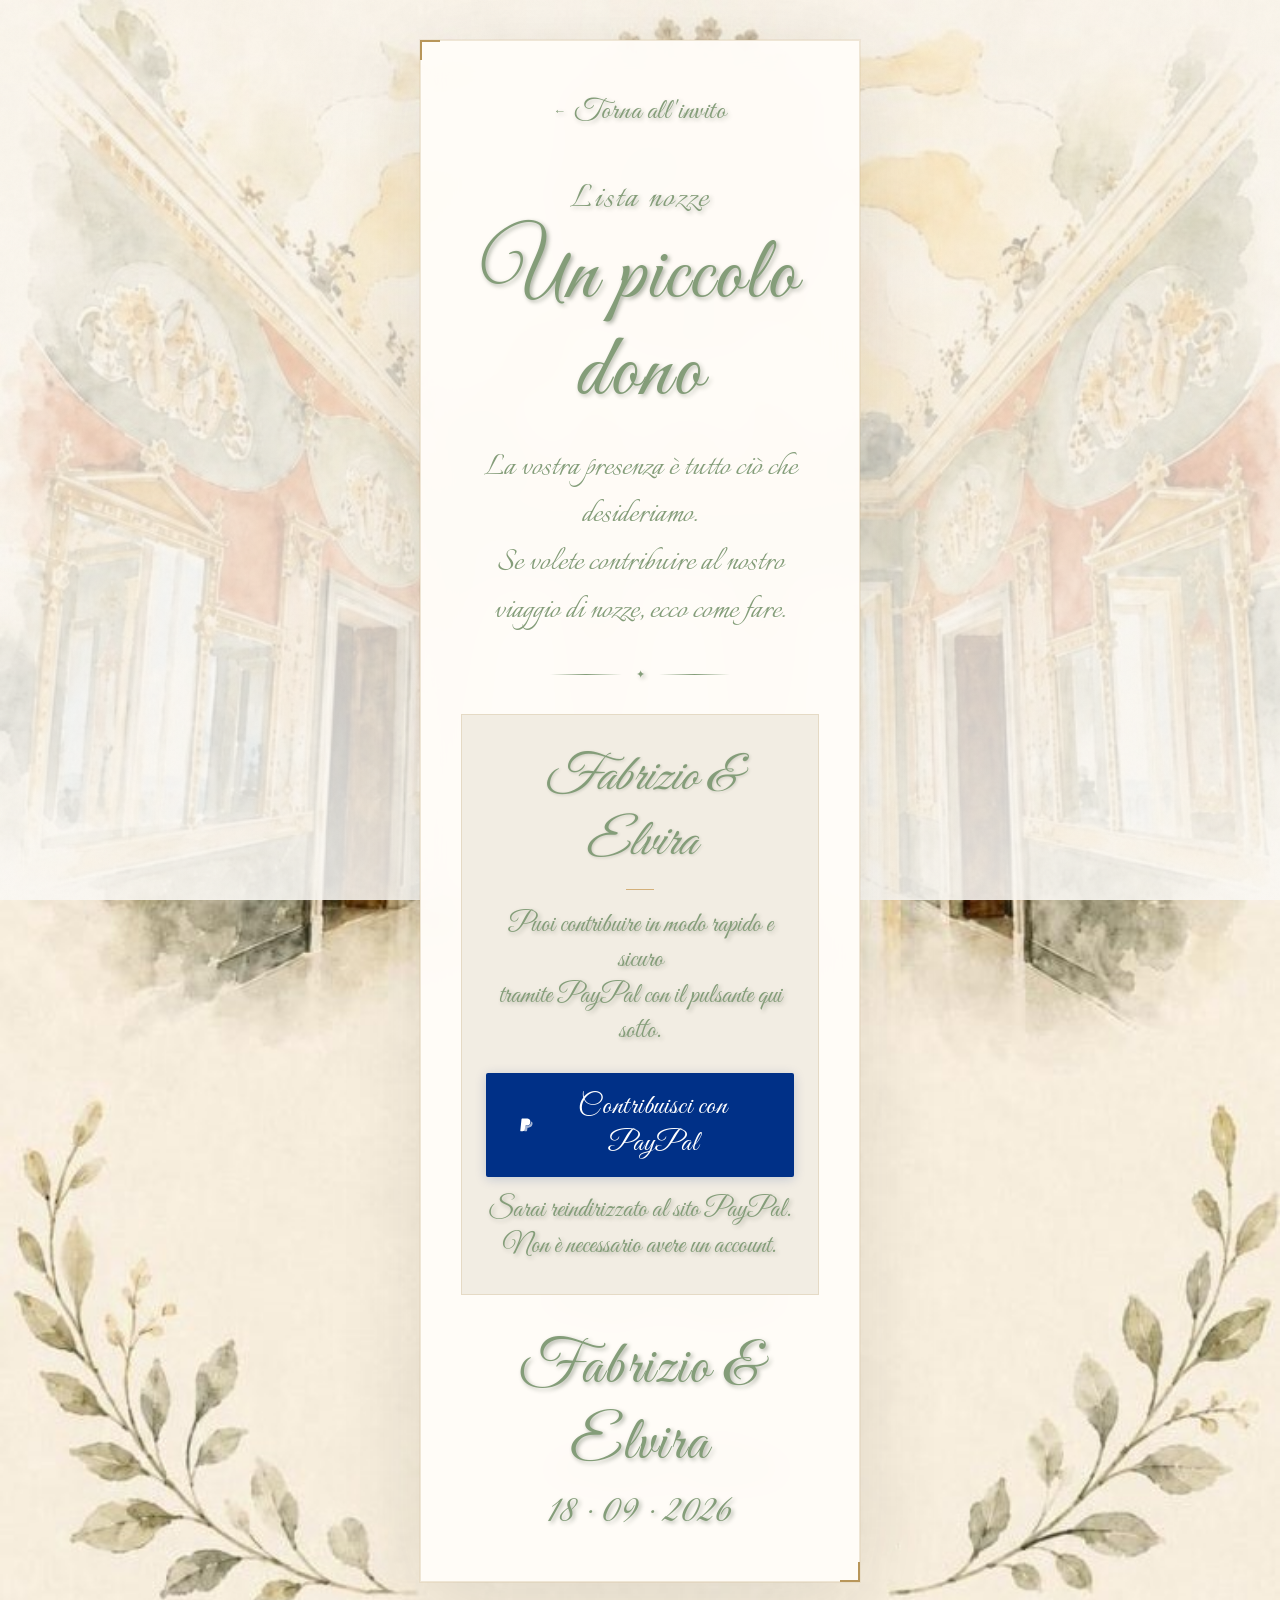
==== lista-nozze.html @ 84939bfa "Add files via upload" ====
<!DOCTYPE html>
<html lang="it">
<head>
  <meta charset="UTF-8" />
  <meta name="viewport" content="width=device-width, initial-scale=1.0" />
  <title>Lista Nozze — Fabrizio &amp; Elvira</title>

  <link rel="preconnect" href="https://fonts.googleapis.com" />
  <link rel="preconnect" href="https://fonts.gstatic.com" crossorigin />
  <!-- AGGIUNTI RIGOROSAMENTE GREAT VIBES E ITALIANNO QUI SOTTO -->
  <link href="https://fonts.googleapis.com/css2?family=Playfair+Display:ital,wght@0,300;0,400;0,500;1,300;1,400;1,500&family=Jost:wght@200;300;400;500&family=Great+Vibes&family=Italianno&family=Cormorant+Garamond:ital,wght@0,300;0,400;1,300;1,400&display=swap" rel="stylesheet" />

  <link rel="stylesheet" href="style.css">
</head>
<body class="gift-body">

  <div class="card" style="opacity:0;transform:translateY(28px);animation:rise 1.1s cubic-bezier(0.16,1,0.3,1) forwards 0.15s;">

    <a class="back-link" href="index.html">Torna all'invito</a>

    <div class="eyebrow">Lista nozze</div>

    <h1>Un piccolo<br><em>dono</em></h1>

    <p class="intro">
      La vostra presenza è tutto ciò che desideriamo.<br>
      Se volete contribuire al nostro viaggio di nozze, ecco come fare.
    </p>

    <div class="div-line"><span></span><i>✦</i><span></span></div>

    <div class="paypal-block">
      <!-- NOMI ORDINATI: FABRIZIO & ELVIRA -->
      <div class="paypal-names">Fabrizio &amp; Elvira</div>
      <div class="paypal-rule"></div>
      <p class="paypal-caption">
        Puoi contribuire in modo rapido e sicuro<br>tramite PayPal con il pulsante qui sotto.
      </p>
      <a class="paypal-btn" href="https://paypal.me/tuousername" target="_blank" rel="noopener">
        <svg width="18" height="18" viewBox="0 0 24 24" fill="none" xmlns="http://www.w3.org/2000/svg" aria-hidden="true">
          <path d="M7.076 21.337H4.07a.641.641 0 01-.633-.74L5.28 2.86a.77.77 0 01.762-.65h6.063c2.675 0 4.59.625 5.688 1.857C18.545 5.24 18.77 6.7 18.37 8.49c-.03.13-.06.26-.094.39-.006.026-.014.052-.02.078-.51 2.63-2.26 3.96-5.2 3.96h-1.317a.773.773 0 00-.763.651l-.815 5.23-.193 1.241a.646.646 0 01-.637.546L7.076 21.337z" fill="white"/>
          <path d="M19.37 8.49c-.03.13-.06.26-.094.39C18.37 12.13 16.12 13.5 12.45 13.5h-1.317a.773.773 0 00-.763.651l-1.008 6.471a.64.64 0 00.633.74h2.788c.37 0 .687-.27.745-.634l.03-.16.59-3.74.038-.205a.773.773 0 01.763-.651h.482c3.11 0 5.55-1.265 6.26-4.92.297-1.527.143-2.8-.64-3.696a3.07 3.07 0 00-.88-.636z" fill="rgba(255,255,255,0.65)"/>
        </svg>
        <span class="paypal-btn-text">Contribuisci con PayPal</span>
      </a>
      <p class="paypal-disclaimer">
        Sarai reindirizzato al sito PayPal.<br>Non è necessario avere un account.
      </p>
    </div>

    <!-- FOOTER ORDINATO: FABRIZIO & ELVIRA -->
<!-- Footer sdoppiato per essere identico alla index -->
<div class="foot-names">Fabrizio &amp; Elvira</div>
<div class="foot-date">18 · 09 · 2026</div>

  </div>

</body>
</html>
---- style.css ----
@import url('https://fonts.googleapis.com/css2?family=Playfair+Display:ital,wght@0,300;0,400;0,500;1,300;1,400;1,500&family=Jost:wght@200;300;400;500&family=Cormorant+Garamond:ital,wght@0,300;0,400;1,300;1,400&display=swap');

:root {
  --cream:      #FAF8F4;
  --parchment:  #F2EDE3;
  --warm-white: #FFFCF8;

  --sage:       #2D3B26; 
  --ink:        #607456; 
  --ink-mid:    #607456; 
  --ink-soft:   #7A8F70;
  
  --gold:       #B8965A;
  --gold-light: #D4B07A;
  --gold-pale:  rgba(184,150,90,0.12);
  --border:     rgba(184,150,90,0.22);
  --border-soft:rgba(184,150,90,0.1);
  --shadow:     rgba(30,28,24,0.06);
  --radius:     2px;
  --transition: 0.35s cubic-bezier(0.25, 0.46, 0.45, 0.94);
}

*, *::before, *::after { box-sizing: border-box; margin: 0; padding: 0; }
html { scroll-behavior: smooth; }

/* ─── BODY ─── */
body {
  font-family: 'Jost', sans-serif;
  background-color: var(--cream);
  background-image:
    linear-gradient(rgba(250,248,244,0.55), rgba(250,248,244,0.88)),
    url('Sfondo.png');
  background-size: cover;
  background-position: center top;
  background-attachment: fixed;
  background-repeat: no-repeat;
  color: var(--ink);
  -webkit-font-smoothing: antialiased;
  -webkit-text-size-adjust: 100%;
}

/* ─── NOISE TEXTURE OVERLAY ─── */
body::before {
  content: '';
  position: fixed;
  inset: 0;
  background-image: url("data:image/svg+xml,%3Csvg viewBox='0 0 256 256' xmlns='http://www.w3.org/2000/svg'%3E%3Cfilter id='n'%3E%3CfeTurbulence type='fractalNoise' baseFrequency='0.9' numOctaves='4' stitchTiles='stitch'/%3E%3C/filter%3E%3Crect width='100%25' height='100%25' filter='url(%23n)' opacity='0.025'/%3E%3C/svg%3E");
  pointer-events: none;
  z-index: 0;
  opacity: 0.4;
}

/* ─── HERO ─── */
.hero {
  position: relative;
  min-height: 100svh;
  min-height: 100vh;
  display: flex;
  flex-direction: column;
  align-items: center;
  justify-content: center;
  text-align: center;
  padding: 0 32px 100px;
  overflow: hidden;
}

/* Decorative corner lines */
.hero::before,
.hero::after {
  content: '';
  position: absolute;
  width: 80px;
  height: 80px;
  opacity: 0.3;
}
.hero::before {
  top: 40px; left: 40px;
  border-top: 1px solid var(--gold);
  border-left: 1px solid var(--gold);
  animation: fade-in 2s ease forwards 2s;
  opacity: 0;
}
.hero::after {
  bottom: 100px; right: 40px;
  border-bottom: 1px solid var(--gold);
  border-right: 1px solid var(--gold);
  animation: fade-in 2s ease forwards 2.2s;
  opacity: 0;
}

.hero-content {
  position: relative;
  z-index: 1;
  display: flex;
  flex-direction: column;
  align-items: center;
}

.hero-pre {
  font-family: 'Italianno', cursive;
  font-weight: 400;
  font-size: clamp(1.8rem, 5vw, 2.2rem);
  letter-spacing: 0.1em;
  text-transform: none;
  color: var(--ink);
  margin-bottom: 15px;
  opacity: 0;
  animation: rise 1.4s cubic-bezier(0.16, 1, 0.3, 1) forwards 0.3s;
}

.hero-names {
  font-family: 'Great Vibes', cursive;
  font-weight: 400;
  font-size: clamp(4.2rem, 16vw, 8.5rem);
  line-height: 1.2;
  color: #849d79;
  text-shadow: 2px 2px 4px rgba(45, 59, 38, 0.4); 
  letter-spacing: 0.02em;
  white-space: nowrap;
  opacity: 0;
  animation: rise 1.6s cubic-bezier(0.16, 1, 0.3, 1) forwards 0.6s;
  padding: 10px 0;
}

.hero-names .amp {
  font-size: 0.5em;
  color: #8fa699; 
  text-shadow: none; 
  display: inline-block;
  margin: 0 8px;
}

.hero-divider {
  display: flex;
  align-items: center;
  gap: 16px;
  margin: 28px auto;
  width: min(220px, 65vw);
  opacity: 0;
  animation: rise 1.2s ease forwards 1.1s;
}
.hero-divider span { flex: 1; height: 1px; background: linear-gradient(to right, transparent, var(--gold-light), transparent); }
.hero-divider i { font-style: normal; color: var(--gold); font-size: 0.75rem; }

.hero-sub {
  font-family: 'Great Vibes', cursive;
  font-weight: 400;
  font-size: clamp(2.2rem, 8vw, 4rem);
  line-height: 1.2;
  color: #849d79;
  text-shadow: 2px 2px 4px rgba(45, 59, 38, 0.4);
  letter-spacing: 0.02em;
  text-transform: none;
  white-space: nowrap;
  opacity: 0;
  animation: rise 1.2s ease forwards 1.3s;
}

.scroll-nudge {
  position: absolute;
  bottom: 40px;
  left: 50%;
  transform: translateX(-50%);
  z-index: 1;
  display: flex;
  flex-direction: column;
  align-items: center;
  gap: 8px;
  opacity: 0;
  animation: fade-in 1.2s ease forwards 2.2s;
}
.scroll-nudge .line {
  width: 1px;
  height: 36px;
  background: linear-gradient(to bottom, var(--gold), transparent);
  animation: drop-line 2.2s ease-in-out infinite;
}
@keyframes drop-line {
  0%,100% { transform: scaleY(0.2); opacity: 0.3; transform-origin: top; }
  50%      { transform: scaleY(1);   opacity: 0.9; transform-origin: top; }
}

/* ─── SECTIONS ─── */
.section {
  position: relative;
  z-index: 1;
  max-width: 600px;
  margin: 0 auto;
  padding: 80px 28px;
  text-align: center;
  border-bottom: 1px solid var(--border-soft);
  opacity: 0;
  transform: translateY(30px);
  transition: opacity 1s cubic-bezier(0.16, 1, 0.3, 1), transform 1s cubic-bezier(0.16, 1, 0.3, 1);
}
.section.visible { opacity: 1; transform: translateY(0); }
.section:last-of-type { border-bottom: none; }

@media (min-width: 540px) { .section { padding: 96px 48px; } }

.section-tag {
  display: inline-block;
  font-family: 'Italianno', cursive !important;
  font-size: clamp(2rem, 6vw, 2.5rem) !important;
  font-weight: 400;
  letter-spacing: 0.05em;
  text-transform: none !important;
  color: #8fa699 !important; /* Scurito al punto giusto per dare contrasto e ottima leggibilità */
  margin-bottom: 10px;
}

.section h2 {
  font-family: 'Playfair Display', serif;
  font-weight: 300;
  font-size: clamp(2.4rem, 8.5vw, 3.6rem);
  line-height: 1.1;
  color: var(--ink);
  margin-bottom: 22px;
  letter-spacing: -0.01em;
}
.section h2 em {
  font-style: italic;
  color: var(--gold);
  font-weight: 300;
}

.section > p {
  font-family: 'Italianno', cursive !important;
  font-weight: 400 !important; /* Riportato a un peso più leggero e sinuoso */
  font-size: clamp(2rem, 6.5vw, 2.7rem) !important;
  line-height: 1.4;
  color: #8fa699 !important; /* Sostituito con un verde salvia più chiaro e delicato */
  text-shadow: 1px 1px 1px rgba(255, 252, 248, 0.8); /* Ombra finissima per dare un pelo di stacco */
  margin-bottom: 20px;
}

/* ─── DATE CARD ─── */
.date-card {
  margin: 40px auto 0;
  padding: 36px 28px;
  border: 1px solid var(--border);
  background: rgba(255,252,248,0.92);
  backdrop-filter: blur(8px);
  -webkit-backdrop-filter: blur(8px);
  width: 100%;
  max-width: 280px;
  text-align: center;
  box-shadow: 0 8px 40px var(--shadow), 0 0 0 4px var(--border-soft);
  position: relative;
}

.date-card::before,
.date-card::after {
  content: '';
  position: absolute;
  width: 16px;
  height: 16px;
}
.date-card::before { top: -1px; left: -1px; border-top: 2px solid var(--gold); border-left: 2px solid var(--gold); }
.date-card::after  { bottom: -1px; right: -1px; border-bottom: 2px solid var(--gold); border-right: 2px solid var(--gold); }

.date-card .dc-label {
  font-family: 'Jost', sans-serif;
  font-size: 0.54rem;
  letter-spacing: 0.48em;
  text-transform: uppercase;
  color: var(--sage);
  margin-bottom: 14px;
}
.date-card .dc-day {
  font-family: 'Playfair Display', serif;
  font-size: clamp(4.5rem, 18vw, 6rem);
  font-weight: 300;
  line-height: 0.9;
  color: var(--ink);
  letter-spacing: -0.03em;
}
.date-card .dc-month {
  font-family: 'Jost', sans-serif;
  font-size: 0.62rem;
  letter-spacing: 0.42em;
  text-transform: uppercase;
  color: var(--gold);
  margin: 10px 0 18px;
}
.date-card .dc-thin {
  width: 28px; height: 1px;
  background: var(--gold-light);
  margin: 0 auto 16px;
  opacity: 0.5;
}
.date-card .dc-time {
  font-family: 'Playfair Display', serif;
  font-style: italic;
  font-size: clamp(1.15rem, 4.5vw, 1.4rem);
  font-weight: 300;
  color: var(--ink-mid);
  letter-spacing: 0.01em;
}
.date-card .dc-place {
  margin-top: 12px;
  font-family: 'Jost', sans-serif;
  font-size: clamp(0.74rem, 2.6vw, 0.8rem);
  font-weight: 300;
  color: var(--ink-soft);
  line-height: 1.85;
}

/* ─── INFO LIST ─── */
.info-list {
  margin-top: 38px;
  width: 100%;
  display: flex;
  flex-direction: column;
  gap: 12px;
  text-align: left;
}
.info-item {
  padding: 26px 24px;
  border: 1px solid var(--border);
  background: rgba(255,252,248,0.88);
  backdrop-filter: blur(6px);
  -webkit-backdrop-filter: blur(6px);
  transition: box-shadow var(--transition), transform var(--transition);
  position: relative;
}
.info-item::before {
  content: '';
  position: absolute;
  top: 0; left: 0;
  width: 2px; height: 100%;
  background: linear-gradient(to bottom, var(--gold), transparent);
  opacity: 0;
  transition: opacity var(--transition);
}
.info-item:hover::before { opacity: 1; }
.info-item:hover {
  box-shadow: 0 4px 24px var(--shadow);
  transform: translateX(2px);
}

@media (min-width: 400px) { .info-item { padding: 28px 28px; } }

.info-item .q {
  font-family: 'Playfair Display', serif;
  font-size: clamp(1.15rem, 4.5vw, 1.35rem);
  font-weight: 500;
  color: var(--ink); /* Mantiene il colore principale */
  margin-bottom: 12px;
  line-height: 1.3;
  letter-spacing: 0.01em;
}

.info-item .a {
  font-family: 'Jost', sans-serif; /* Cambiato in un font moderno e super leggibile */
  font-size: clamp(0.88rem, 3vw, 0.98rem); /* Dimensione calibrata per i testi informativi */
  font-weight: 300; /* Leggero ed elegante */
  line-height: 1.8; /* Più respiro tra le righe */
  color: var(--ink-soft); /* Un tono di salvia leggermente più morbido per non appesantire */
}

.info-item .a strong {
  font-weight: 500;
  color: var(--ink); /* Il "Dress code —" iniziale rimane bello evidente */
  letter-spacing: 0.02em;
}

/* ─── ALLERGY FORM ─── */
.allergy-form {
  margin-top: 38px;
  width: 100%;
  text-align: left;
}
.allergy-form label {
  display: block;
  font-family: 'Jost', sans-serif;
  font-size: 0.6rem;
  font-weight: 400;
  letter-spacing: 0.44em;
  text-transform: uppercase;
  color: var(--sage);
  margin-bottom: 10px;
  margin-top: 20px;
}
.allergy-form label:first-of-type { margin-top: 0; }

.allergy-name-row {
  display: flex;
  gap: 10px;
  margin-bottom: 20px;
}
.allergy-name-row input {
  flex: 1;
  padding: 14px 16px;
  border: 1px solid var(--border);
  background: rgba(255,252,248,0.95);
  font-family: 'Jost', sans-serif;
  font-weight: 300;
  font-size: clamp(0.88rem, 3.2vw, 0.94rem);
  color: var(--ink);
  outline: none;
  border-radius: var(--radius);
  transition: border-color var(--transition), box-shadow var(--transition);
  -webkit-appearance: none;
}
.allergy-name-row input::placeholder { color: var(--ink-soft); }
.allergy-name-row input:focus {
  border-color: var(--gold);
  box-shadow: 0 0 0 3px var(--gold-pale);
}

.allergy-form textarea {
  width: 100%;
  min-height: 120px;
  padding: 16px 18px;
  border: 1px solid var(--border);
  background: rgba(255,252,248,0.95);
  font-family: 'Jost', sans-serif;
  font-weight: 300;
  font-size: clamp(0.88rem, 3.2vw, 0.94rem);
  color: var(--ink);
  resize: vertical;
  outline: none;
  border-radius: var(--radius);
  transition: border-color var(--transition), box-shadow var(--transition);
  -webkit-appearance: none;
}
.allergy-form textarea::placeholder { color: var(--ink-soft); }
.allergy-form textarea:focus {
  border-color: var(--gold);
  box-shadow: 0 0 0 3px var(--gold-pale);
}

.allergy-submit {
  margin-top: 20px;
  width: 100%;
  padding: 17px 32px;
  background: var(--ink);
  color: var(--cream);
  border: none;
  font-family: 'Jost', sans-serif;
  font-size: 0.7rem;
  font-weight: 400;
  letter-spacing: 0.38em;
  text-transform: uppercase;
  cursor: pointer;
  border-radius: var(--radius);
  transition: background var(--transition), transform var(--transition), box-shadow var(--transition);
  position: relative;
  overflow: hidden;
}
.allergy-submit::before {
  content: '';
  position: absolute;
  inset: 0;
  background: linear-gradient(120deg, transparent 30%, rgba(255,255,255,0.07) 50%, transparent 70%);
  transform: translateX(-100%);
  transition: transform 0.6s ease;
}
.allergy-submit:hover::before { transform: translateX(100%); }
.allergy-submit:hover {
  background: var(--gold);
  box-shadow: 0 4px 20px rgba(184,150,90,0.3);
  transform: translateY(-1px);
}
.allergy-submit:active { transform: translateY(0); }
.allergy-submit.sent {
  background: var(--sage);
  pointer-events: none;
}

.allergy-note {
  margin-top: 12px;
  font-family: 'Jost', sans-serif;
  font-size: 0.82rem;
  font-weight: 300;
  color: var(--ink-soft);
  text-align: center;
  min-height: 20px;
}

/* ─── THANK YOU / GIFT ─── */
.thank-block {
  margin: 28px 0;
  padding: 32px 28px;
  border: 1px solid var(--border);
  background: rgba(255,252,248,0.9);
  position: relative;
}
.thank-block::before,
.thank-block::after {
  content: '';
  position: absolute;
  width: 14px; height: 14px;
}
.thank-block::before { top: -1px; left: -1px; border-top: 1px solid var(--gold); border-left: 1px solid var(--gold); }
.thank-block::after  { bottom: -1px; right: -1px; border-bottom: 1px solid var(--gold); border-right: 1px solid var(--gold); }

.thank-block p {
  font-family: 'Jost', sans-serif;
  font-weight: 300;
  font-size: clamp(0.9rem, 3.2vw, 1rem);
  line-height: 2;
  color: var(--ink-mid);
}

.gift-link {
  margin-top: 24px;
  font-family: 'Jost', sans-serif;
  font-size: clamp(0.88rem, 3vw, 0.95rem);
  font-weight: 300;
  color: var(--ink-mid);
  line-height: 2;
}
.gift-link a {
  color: var(--gold);
  text-decoration: none;
  border-bottom: 1px solid rgba(184,150,90,0.3);
  padding-bottom: 1px;
  transition: border-color var(--transition), color var(--transition);
}
.gift-link a:hover {
  color: var(--ink);
  border-color: var(--ink);
}

/* ─── FOOTER ─── */
footer {
  position: relative;
  z-index: 1;
  text-align: center;
  padding: 60px 28px 50px;
  border-top: 1px solid var(--border-soft);
}
.foot-names {
  font-family: 'Great Vibes', cursive !important; /* Lo stesso font dell'inizio della pagina */
  font-size: clamp(2.5rem, 8vw, 3.8rem) !important; /* Dimensione elegante per la firma finale */
  font-weight: 400;
  color: #849d79 !important; /* Lo stesso Verde Salvia CHIARO dei nomi nell'Hero */
  text-shadow: 1px 1px 3px rgba(45, 59, 38, 0.3) !important; /* Ombra di contrasto delicata */
  text-transform: none !important; /* Rimuove l'eventuale maiuscolo forzato */
  margin-bottom: 5px;
  letter-spacing: 0.02em;
}
.foot-date {
  font-family: 'Jost', sans-serif;
  font-size: 0.62rem;
  font-weight: 300;
  letter-spacing: 0.38em;
  text-transform: uppercase;
  color: var(--gold);
}

/* ─── GIFT PAGE (lista-nozze.html) ─── */
.gift-body {
  min-height: 100svh;
  min-height: 100vh;
  display: flex;
  align-items: center;
  justify-content: center;
  padding: 40px 20px;
}

.card {
  position: relative;
  z-index: 1;
  background: rgba(255, 252, 248, 0.96);
  backdrop-filter: blur(16px);
  -webkit-backdrop-filter: blur(16px);
  border: 1px solid var(--border);
  box-shadow: 0 20px 80px rgba(30,28,24,0.1), 0 0 0 1px var(--border-soft);
  max-width: 440px;
  width: 100%;
  padding: 52px 40px 44px;
  text-align: center;
}

.card::before,
.card::after {
  content: '';
  position: absolute;
  width: 20px; height: 20px;
}
.card::before { top: -1px; left: -1px; border-top: 2px solid var(--gold); border-left: 2px solid var(--gold); }
.card::after  { bottom: -1px; right: -1px; border-bottom: 2px solid var(--gold); border-right: 2px solid var(--gold); }

@media (max-width: 480px) { .card { padding: 40px 28px 36px; } }

.back-link {
  display: inline-flex;
  align-items: center;
  gap: 8px;
  font-family: 'Jost', sans-serif;
  font-size: 0.6rem;
  font-weight: 400;
  letter-spacing: 0.38em;
  text-transform: uppercase;
  color: var(--sage);
  text-decoration: none;
  margin-bottom: 44px;
  transition: color var(--transition);
}
.back-link::before {
  content: '←';
  font-size: 0.8rem;
  letter-spacing: 0;
  transition: transform var(--transition);
}
.back-link:hover { color: var(--ink); }
.back-link:hover::before { transform: translateX(-3px); }

.eyebrow {
  font-family: 'Jost', sans-serif;
  font-size: 0.56rem;
  font-weight: 400;
  letter-spacing: 0.5em;
  text-transform: uppercase;
  color: var(--sage);
  margin-bottom: 16px;
}

.card h1 {
  font-family: 'Playfair Display', serif;
  font-weight: 300;
  font-size: clamp(2.4rem, 8vw, 3.2rem);
  line-height: 1.05;
  color: var(--ink);
  margin-bottom: 22px;
  letter-spacing: -0.01em;
}
.card h1 em {
  font-style: italic;
  color: var(--gold);
}

.intro {
  font-family: 'Jost', sans-serif;
  font-weight: 300;
  font-size: clamp(0.88rem, 3vw, 0.96rem);
  line-height: 2;
  color: var(--ink-mid);
  margin-bottom: 32px;
}

.div-line {
  display: flex;
  align-items: center;
  gap: 14px;
  margin: 0 auto 32px;
  width: min(180px, 70%);
}
.div-line span { flex: 1; height: 1px; background: linear-gradient(to right, transparent, var(--gold-light), transparent); }
.div-line i { font-style: normal; color: var(--gold); font-size: 0.7rem; }

/* ─── PAYPAL BLOCK ─── */
.paypal-block {
  padding: 30px 24px;
  border: 1px solid var(--border);
  background: var(--parchment);
  margin-bottom: 32px;
}

.paypal-names {
  font-family: 'Playfair Display', serif;
  font-style: italic;
  font-size: clamp(1.3rem, 4.5vw, 1.6rem);
  font-weight: 300;
  color: var(--ink);
  margin-bottom: 14px;
}

.paypal-rule {
  width: 28px; height: 1px;
  background: var(--gold-light);
  margin: 0 auto 18px;
}

.paypal-caption {
  font-family: 'Jost', sans-serif;
  font-size: clamp(0.82rem, 2.8vw, 0.88rem);
  font-weight: 300;
  color: var(--ink-mid);
  line-height: 1.9;
  margin-bottom: 24px;
}

.paypal-btn {
  display: inline-flex;
  align-items: center;
  justify-content: center;
  gap: 10px;
  background: #003087;
  color: white;
  text-decoration: none;
  padding: 15px 32px;
  font-family: 'Jost', sans-serif;
  font-size: 0.72rem;
  font-weight: 400;
  letter-spacing: 0.12em;
  border-radius: var(--radius);
  transition: background var(--transition), transform var(--transition), box-shadow var(--transition);
  box-shadow: 0 2px 12px rgba(0,48,135,0.2);
}
.paypal-btn:hover {
  background: #002169;
  transform: translateY(-2px);
  box-shadow: 0 6px 24px rgba(0,48,135,0.28);
}
.paypal-btn:active { transform: translateY(0); }

.paypal-btn-text {
  font-size: 0.78rem;
}

.paypal-disclaimer {
  margin-top: 16px;
  font-family: 'Jost', sans-serif;
  font-size: 0.72rem;
  font-weight: 300;
  color: var(--ink-soft);
  line-height: 1.8;
}

.page-foot {
  font-family: 'Jost', sans-serif;
  font-size: 0.58rem;
  font-weight: 300;
  letter-spacing: 0.36em;
  text-transform: uppercase;
  color: var(--ink-soft);
}

/* ─── SPECIFIC WEDDING DAY STYLE ─── */
.wedding-day {
  font-family: 'Great Vibes', cursive !important;
  font-weight: 400;
  font-size: clamp(2.5rem, 9vw, 4.5rem);
  line-height: 1.2;
  color: #849d79 !important;
  text-shadow: 2px 2px 4px rgba(45, 59, 38, 0.4) !important;
  letter-spacing: 0.02em;
  text-transform: none !important;
  white-space: nowrap;
  margin-bottom: 10px;
}

/* ─── KEYFRAMES ─── */
@keyframes rise {
  from { opacity: 0; transform: translateY(18px); }
  to   { opacity: 1; transform: translateY(0); }
}
@keyframes fade-in {
  from { opacity: 0; }
  to   { opacity: 0.3; }
}

/* ─── SCROLLBAR ─── */
::-webkit-scrollbar { width: 4px; }
::-webkit-scrollbar-track { background: transparent; }
::-webkit-scrollbar-thumb { background: var(--gold-light); border-radius: 2px; }

/* ─── SELECTION ─── */
::selection {
  background: var(--gold-pale);
  color: var(--ink);
}
/* ─── SPECIFIC WEDDING DAY STYLE ─── */
.wedding-day {
  font-family: 'Great Vibes', cursive !important;
  font-weight: 400;
  font-size: clamp(3.5rem, 12vw, 5.5rem) !important;
  line-height: 1.1;
  color: #849d79 !important; /* "Wedding" diventa Verde Salvia CHIARO */
  text-shadow: 2px 2px 4px rgba(45, 59, 38, 0.4) !important;
  letter-spacing: 0.02em;
  text-transform: none !important;
}

/* Questo gestisce la parola "Day" che nell'HTML è racchiusa dentro <em> */
.wedding-day em {
  font-family: 'Great Vibes', cursive !important;
  font-style: normal !important;
  color: #8fa699 !important; /* "Day" diventa Verde Salvia più SCURO */
  text-shadow: 2px 2px 4px rgba(45, 59, 38, 0.3) !important;
}
.info-title {
  font-family: 'Great Vibes', cursive !important;
  font-weight: 400;
  font-size: clamp(3.5rem, 12vw, 5.5rem) !important;
  line-height: 1.2;
  color: #849d79 !important; /* "Info" in Verde Salvia CHIARO */
  text-shadow: 2px 2px 4px rgba(45, 59, 38, 0.4) !important;
  text-transform: none !important;
  letter-spacing: 0.02em;
  white-space: nowrap; /* Forza la scritta a stare tutta attaccata sulla stessa riga */
}

/* Gestisce la parola "Utili" (dentro lo span) */
.info-title span {
  font-family: 'Great Vibes', cursive !important;
  color: #8fa699 !important; /* "Utili" in Verde Salvia più SCURO (come Day) */
  text-shadow: 2px 2px 4px rgba(45, 59, 38, 0.3) !important;
  margin-left: 12px; /* Dà il giusto spazio tra Info e Utili */
}
/* ─── SPECIFIC ALLERGY TITLE STYLE ─── */
.allergy-title {
  font-family: 'Great Vibes', cursive !important;
  font-weight: 400;
  font-size: clamp(3.5rem, 12vw, 5.5rem) !important;
  line-height: 1.1;
  color: #849d79 !important; /* "Allergie &" diventa Verde Salvia CHIARO */
  text-shadow: 2px 2px 4px rgba(45, 59, 38, 0.4) !important;
  text-transform: none !important;
  letter-spacing: 0.02em;
}

/* Gestisce la parola "Intolleranze" (dentro lo span) */
.allergy-title span {
  font-family: 'Great Vibes', cursive !important;
  color: #8fa699 !important; /* "Intolleranze" diventa Verde Salvia più SCURO */
  text-shadow: 2px 2px 4px rgba(45, 59, 38, 0.3) !important;
}
/* ─── SPECIFIC THANKS TITLE STYLE ─── */
.thanks-title {
  font-family: 'Great Vibes', cursive !important;
  font-weight: 400;
  font-size: clamp(3.5rem, 12vw, 5.5rem) !important;
  line-height: 1.1;
  color: #849d79 !important; /* "Grazie" in Verde Salvia CHIARO come Fabrizio ed Elvira */
  text-shadow: 2px 2px 4px rgba(45, 59, 38, 0.4) !important;
  text-transform: none !important;
  letter-spacing: 0.02em;
  margin-bottom: 22px;
}
/* ─── RESET E FIX DEFINITIVO LISTA NOZZE ─── */

/* 1. Scritta "Lista nozze" in alto */
.gift-body .card .eyebrow {
  font-family: 'Italianno', cursive !important;
  font-size: clamp(2rem, 6vw, 2.5rem) !important;
  font-weight: 400 !important;
  letter-spacing: 0.05em !important;
  text-transform: none !important;
  color: #8fa699 !important; /* Verde Salvia MEDIO */
  margin-bottom: 5px !important;
}

/* 2. Titolo principale "Un piccolo" */
.gift-body .card h1 {
  font-family: 'Great Vibes', cursive !important;
  font-weight: 400 !important;
  font-size: clamp(3.5rem, 12vw, 5.5rem) !important;
  line-height: 1.1 !important;
  color: #849d79 !important; /* Verde Salvia CHIARO */
  text-shadow: 2px 2px 4px rgba(45, 59, 38, 0.4) !important;
  text-transform: none !important;
  letter-spacing: 0.02em !important;
}

/* 3. Parola "dono" (dentro il tag em dell'h1) */
.gift-body .card h1 em {
  font-family: 'Great Vibes', cursive !important;
  font-style: normal !important;
  color: #8fa699 !important; /* Verde Salvia più SCURO */
  text-shadow: 2px 2px 4px rgba(45, 59, 38, 0.3) !important;
}

/* 4. Frase di introduzione sotto il titolo */
.gift-body .card .intro {
  font-family: 'Italianno', cursive !important;
  font-weight: 400 !important;
  font-size: clamp(2rem, 6.5vw, 2.7rem) !important;
  line-height: 1.4 !important;
  color: #7a8f70 !important; /* Verde Salvia MEDIO */
  text-shadow: 1px 1px 2px rgba(255, 252, 248, 0.9) !important;
}

/* 5. Nomi sopra il blocco PayPal */
.gift-body .card .paypal-block .paypal-names {
  font-family: 'Great Vibes', cursive !important;
  font-size: clamp(2.2rem, 6vw, 3.2rem) !important;
  font-weight: 400 !important;
  color: #849d79 !important; /* Verde Salvia CHIARO */
  text-shadow: 1px 1px 3px rgba(45, 59, 38, 0.2) !important;
  text-transform: none !important;
}
/* ─── RESET GLOBALE CON SIZE CALIBRATI: LOOK 100% CORSIVO ─── */

/* Forza il font e rimuove il maiuscolo su tutto il sito */
html, body, div, p, span, h1, h2, h3, a, button, section, label, input, textarea {
  font-family: 'Great Vibes', cursive !important;
  text-transform: none !important;
}

/* 1. I TITOLI PRINCIPALI (Wedding Day, Allergie & Intolleranze, Un piccolo Dono, Grazie) */
h1, h2, .gift-title {
  font-size: clamp(3.5rem, 11vw, 5rem) !important;
  line-height: 1.1 !important;
  font-weight: 400 !important;
}

/* 2. LE MICRO-SCRITTE SOPRA I TITOLI (Il Giorno, Tutto quello che ti serve, Lista Nozze) */
.section-tag, .gift-tag, .eyebrow {
  font-size: clamp(1.8rem, 5vw, 2.2rem) !important;
  font-weight: 400 !important;
  letter-spacing: 0.02em !important;
  margin-bottom: 4px !important;
}

/* 3. LE FRASI DESCRITTIVE (Ci sposiamo finalmente, Se hai allergie, La vostra presenza...) */
.section > p, .gift-body .card .intro {
  font-size: clamp(1.8rem, 5.5vw, 2.3rem) !important;
  line-height: 1.3 !important;
  font-weight: 400 !important;
}

/* 4. LE DOMANDE DELLE INFO UTILI (Come ci si veste?, Allergie e intolleranze) */
.info-item .q {
  font-size: clamp(2rem, 6vw, 2.5rem) !important;
  font-weight: 400 !important;
  line-height: 1.2 !important;
  margin-bottom: 6px !important;
}

/* 5. LE RISPOSTE DELLE INFO UTILI (I testi dentro i blocchetti) */
.info-item .a {
  font-size: clamp(1.5rem, 4.5vw, 1.8rem) !important;
  line-height: 1.4 !important;
  font-weight: 400 !important;
}

/* 6. I TESTI DEL BLOCCO PAYPAL (Diciture sopra e sotto il bottone) */
.paypal-names {
  font-size: clamp(2.2rem, 6.5vw, 3rem) !important;
}
.paypal-caption, .paypal-disclaimer {
  font-size: clamp(1.4rem, 4vw, 1.7rem) !important;
  line-height: 1.3 !important;
}

/* 7. I BOTTONI E LINK DI NAVIGAZIONE (PayPal, RSVP, Torna all'invito) */
.paypal-btn .paypal-btn-text, .rsvp-btn, button, .back-link {
  font-size: clamp(1.4rem, 4vw, 1.8rem) !important;
  font-weight: 400 !important;
  letter-spacing: 0.02em !important;
}

/* 8. FIX SPECIFICO PER IL FOOTER DELLA LISTA NOZZE */
.gift-body .card .page-foot {
  font-family: 'Great Vibes', cursive !important;
  font-size: clamp(1.8rem, 5.5vw, 2.4rem) !important;
  text-transform: none !important; /* Rimuove il maiuscolo che distrugge il corsivo */
  letter-spacing: 0.02em !important; /* Spaziatura naturale per far unire le lettere */
  color: #8fa699 !important; /* Verde Salvia MEDIO, super elegante */
  margin-top: 35px !important;
  line-height: 1.2 !important;
  opacity: 1 !important;
}
/* Corregge l'inclinazione del punto esclamativo in Great Vibes creando lo spazio visivo */
.exclamation-space {
  margin-right: 14px !important; /* Spinge via la parola successiva */
  display: inline-block;
}

/* ─── FIX MICRO-REGOLAZIONE: DATA E CHIESA SNELLI ─── */

/* 1. Scritta "Cerimonia" (poco più grande del testo normale) */
.date-card .dc-label {
  font-family: 'Great Vibes', cursive !important;
  font-size: clamp(1.6rem, 4.5vw, 1.9rem) !important;
  text-transform: none !important;
  letter-spacing: 0.01em !important;
  color: var(--sage) !important;
  margin-bottom: 2px !important;
}

/* 2. Il numero "18" (ridimensionato per non essere gigante) */
.date-card .dc-day {
  font-family: 'Great Vibes', cursive !important;
  font-size: clamp(3.2rem, 10vw, 3.8rem) !important;
  line-height: 1 !important;
  color: #849d79 !important;
}

/* 3. Il mese "Settembre · 2026" (molto equilibrato) */
.date-card .dc-month {
  font-family: 'Great Vibes', cursive !important;
  font-size: clamp(1.8rem, 5vw, 2.2rem) !important;
  text-transform: none !important;
  letter-spacing: 0.01em !important;
  color: #8fa699 !important;
  margin: 2px 0 10px !important;
}

/* 4. L'orario "Venerdì · Ore 16:00" */
.date-card .dc-time {
  font-family: 'Great Vibes', cursive !important;
  font-style: normal !important;
  font-size: clamp(1.6rem, 4.5vw, 1.9rem) !important;
  color: var(--ink) !important;
}

/* 5. Nome e indirizzo della Chiesa (giusto un filo sopra il testo dei blocchetti) */
.date-card .dc-place {
  font-family: 'Great Vibes', cursive !important;
  font-size: clamp(1.4rem, 4vw, 1.6rem) !important;
  line-height: 1.3 !important;
  color: var(--ink-soft) !important;
  margin-top: 8px !important;
}
/* ─── FIX SOTTOBLOCCO GRAZIE ─── */

/* Forza il font e regola la dimensione per la frase dentro il riquadro */
.thank-block p {
  font-family: 'Great Vibes', cursive !important;
  font-weight: 400 !important;
  font-size: clamp(1.8rem, 5.5vw, 2.3rem) !important;
  line-height: 1.3 !important;
  color: var(--ink-mid) !important;
}

/* Forza il font e regola la dimensione per la frase con il link alla lista nozze */
.gift-link {
  font-family: 'Great Vibes', cursive !important;
  font-weight: 400 !important;
  font-size: clamp(1.8rem, 5.5vw, 2.2rem) !important;
  line-height: 1.4 !important;
  color: var(--ink-mid) !important;
  margin-top: 20px !important;
}

/* Rende corsivo ed elegante anche il link cliccabile */
.gift-link a {
  font-family: 'Great Vibes', cursive !important;
  font-size: 100% !important;
  color: var(--gold) !important;
}
/* ─── FIX MODULO ALLERGIE ─── */

/* Applica il look VERDE SALVIA CHIARO a tutti i titoli del modulo (Nome e Allergie) */
.allergy-form label {
  font-family: 'Great Vibes', cursive !important;
  font-size: clamp(2.2rem, 6.5vw, 2.8rem) !important;
  text-transform: none !important;
  letter-spacing: 0.02em !important;
  color: #849d79 !important; /* Verde Salvia CHIARO dell'Hero */
  text-shadow: 2px 2px 4px rgba(45, 59, 38, 0.4) !important; /* Stessa ombra */
  margin-bottom: 8px !important;
  margin-top: 20px !important; /* Dà il giusto spazio sopra ogni titolo */
  display: block !important;
}

/* Rimuove il margine superiore solo dal primissimo titolo per non farlo scendere troppo */
.allergy-form label:first-of-type {
  margin-top: 0 !important;
}
/* 2. Il testo che digita l'utente e il placeholder nel campo "Il tuo nome" */
.allergy-name-row input,
.allergy-name-row input::placeholder {
  font-family: 'Great Vibes', cursive !important;
  font-size: clamp(1.6rem, 4.5vw, 2rem) !important;
  line-height: 1 !important;
  color: var(--ink) !important;
}

/* 3. Il testo che digita l'utente e il placeholder nel box grande delle allergie */
.allergy-form textarea,
.allergy-form textarea::placeholder {
  font-family: 'Great Vibes', cursive !important;
  font-size: clamp(1.6rem, 4.5vw, 2rem) !important;
  line-height: 1.2 !important;
  color: var(--ink) !important;
}

/* Regolazione altezza minima per dare respiro al corsivo nel box grande */
.allergy-form textarea {
  min-height: 140px !important;
  padding: 12px 18px !important;
}

/* 4. Il testo all'interno del bottone "Invia segnalazione" */
.allergy-submit {
  font-family: 'Great Vibes', cursive !important;
  font-size: clamp(1.6rem, 4.5vw, 2rem) !important;
  text-transform: none !important;
  letter-spacing: 0.02em !important;
  padding: 12px 32px !important; /* Calibrato per contenere bene il nuovo font */
}

/* 5. Il messaggio di conferma o di errore che appare sotto il bottone */
.allergy-note {
  font-family: 'Great Vibes', cursive !important;
  font-size: clamp(1.6rem, 4.5vw, 1.9rem) !important;
  margin-top: 10px !important;
}
/* ─── FIX SOTTOBLOCCO INFO UTILI (TESTI INTERNI) ─── */

/* Forza il font e la dimensione corretta per le risposte dentro i blocchetti */
.info-item .a {
  font-family: 'Great Vibes', cursive !important;
  font-size: clamp(1.8rem, 5.5vw, 2.2rem) !important; /* Dimensione calibrata come gli altri testi descrittivi */
  line-height: 1.3 !important; /* Diamo il giusto respiro alle righe in corsivo */
  color: var(--ink-soft) !important;
  font-weight: 400 !important;
}

/* Gestisce la scritta iniziale "Dress code —" per mantenerla integrata nel flusso */
.info-item .a strong {
  font-family: 'Great Vibes', cursive !important;
  font-weight: 400 !important;
  color: var(--ink) !important; /* Un pizzico più scura ed evidente */
}
/* ─── REGOLAZIONE MICRO-INGRANDIMENTO DATA FOOTER ─── */

/* Alza leggermente la data in fondo alla pagina principale */
footer .foot-date {
  font-family: 'Great Vibes', cursive !important;
  font-size: clamp(2rem, 5.5vw, 2.5rem) !important; /* Un filo più grande e visibile */
  letter-spacing: 0.02em !important;
  margin-top: 5px !important;
}

/* Alza leggermente la data/firma in fondo alla lista nozze */
.gift-body .card .page-foot {
  font-size: clamp(2rem, 6vw, 2.6rem) !important; /* Coordinata e proporzionata */
  margin-top: 35px !important;
}
/* ─── CORRISPONDENZA TOTALE FOOTER COME HERO INITIAL ─── */

/* ─── GEMELLAGGIO TOTALE DEI FOOTER (INDEX & LISTA NOZZE) ─── */

/* Applica lo stesso stile ai nomi in fondo a entrambe le pagine */
footer .foot-names, 
.gift-body .card .foot-names {
  font-family: 'Great Vibes', cursive !important;
  font-size: clamp(2.5rem, 8vw, 3.8rem) !important;
  font-weight: 400 !important;
  color: #849d79 !important; /* Verde Salvia CHIARO dell'Hero */
  text-shadow: 2px 2px 4px rgba(45, 59, 38, 0.4) !important;
  text-transform: none !important;
  margin-bottom: 5px !important;
  letter-spacing: 0.02em !important;
  display: block !important;
}

/* Applica lo stesso stile alla data in fondo a entrambe le pagine */
footer .foot-date, 
.gift-body .card .foot-date {
  font-family: 'Great Vibes', cursive !important;
  font-size: clamp(2rem, 5.5vw, 2.5rem) !important;
  color: #849d79 !important; /* Verde Salvia CHIARO dell'Hero */
  text-shadow: 2px 2px 4px rgba(45, 59, 38, 0.4) !important;
  text-transform: none !important;
  letter-spacing: 0.02em !important;
  opacity: 1 !important;
  display: block !important;
}

/* Un piccolo reset per dare spazio alla nuova struttura nella card della lista nozze */
.gift-body .card .foot-names {
  margin-top: 35px !important;
} 
/* ─── COLOR & OPACITY LOOK 100% UNIFICATO: VERDE SALVIA CHIARO ASSOLUTO ─── */

/* 1. Forza colore, ombra e OPACITÀ MASSIMA su ogni singolo testo esistente */
html, body, div, p, span, h1, h2, h3, h4, a, button, section, label, input, textarea, strong, em, i, b, u {
  color: #849d79 !important; /* Colore unico */
  text-shadow: 2px 2px 4px rgba(45, 59, 38, 0.3) !important; /* Stessa ombra */
  opacity: 1 !important; /* Elimina l'effetto sbiadito/chiaro su tutti i testi */
  -webkit-text-fill-color: #849d79 !important; /* Forza il colore pieno anche su sistemi Apple */
}

/* 2. Rendi dello stesso colore e intensità anche i link cliccabili (come la lista nozze) */
a, a:visited, a:hover, a:active {
  color: #849d79 !important;
  opacity: 1 !important;
}

/* 3. Calibrazione segnaposto (placeholder) per far capire che sono esempi senza sbiadirli col vecchio metodo */
input::placeholder, textarea::placeholder {
  color: #849d79 !important;
  opacity: 0.5 !important; /* Questo è l'unico che teniamo un pelo più trasparente per i moduli */
  text-shadow: none !important;
  -webkit-text-fill-color: #849d79 !important;
}

/* 4. PROTEZIONE BOTTONI: Il testo dentro RSVP, PayPal e Invia deve rimanere bianco puro */
.paypal-btn, .paypal-btn *, .allergy-submit, .rsvp-btn, .allergy-submit * {
  color: #ffffff !important;
  -webkit-text-fill-color: #ffffff !important;
  text-shadow: none !important;
  opacity: 1 !important;
}

/* 5. Uniformiamo anche le linee e i dettagli grafici */
.hero-divider span, .div-line span {
  background: linear-gradient(to right, transparent, #849d79, transparent) !important;
  opacity: 1 !important;
}
.hero-divider i, .div-line i {
  color: #849d79 !important;
  opacity: 1 !important;
}
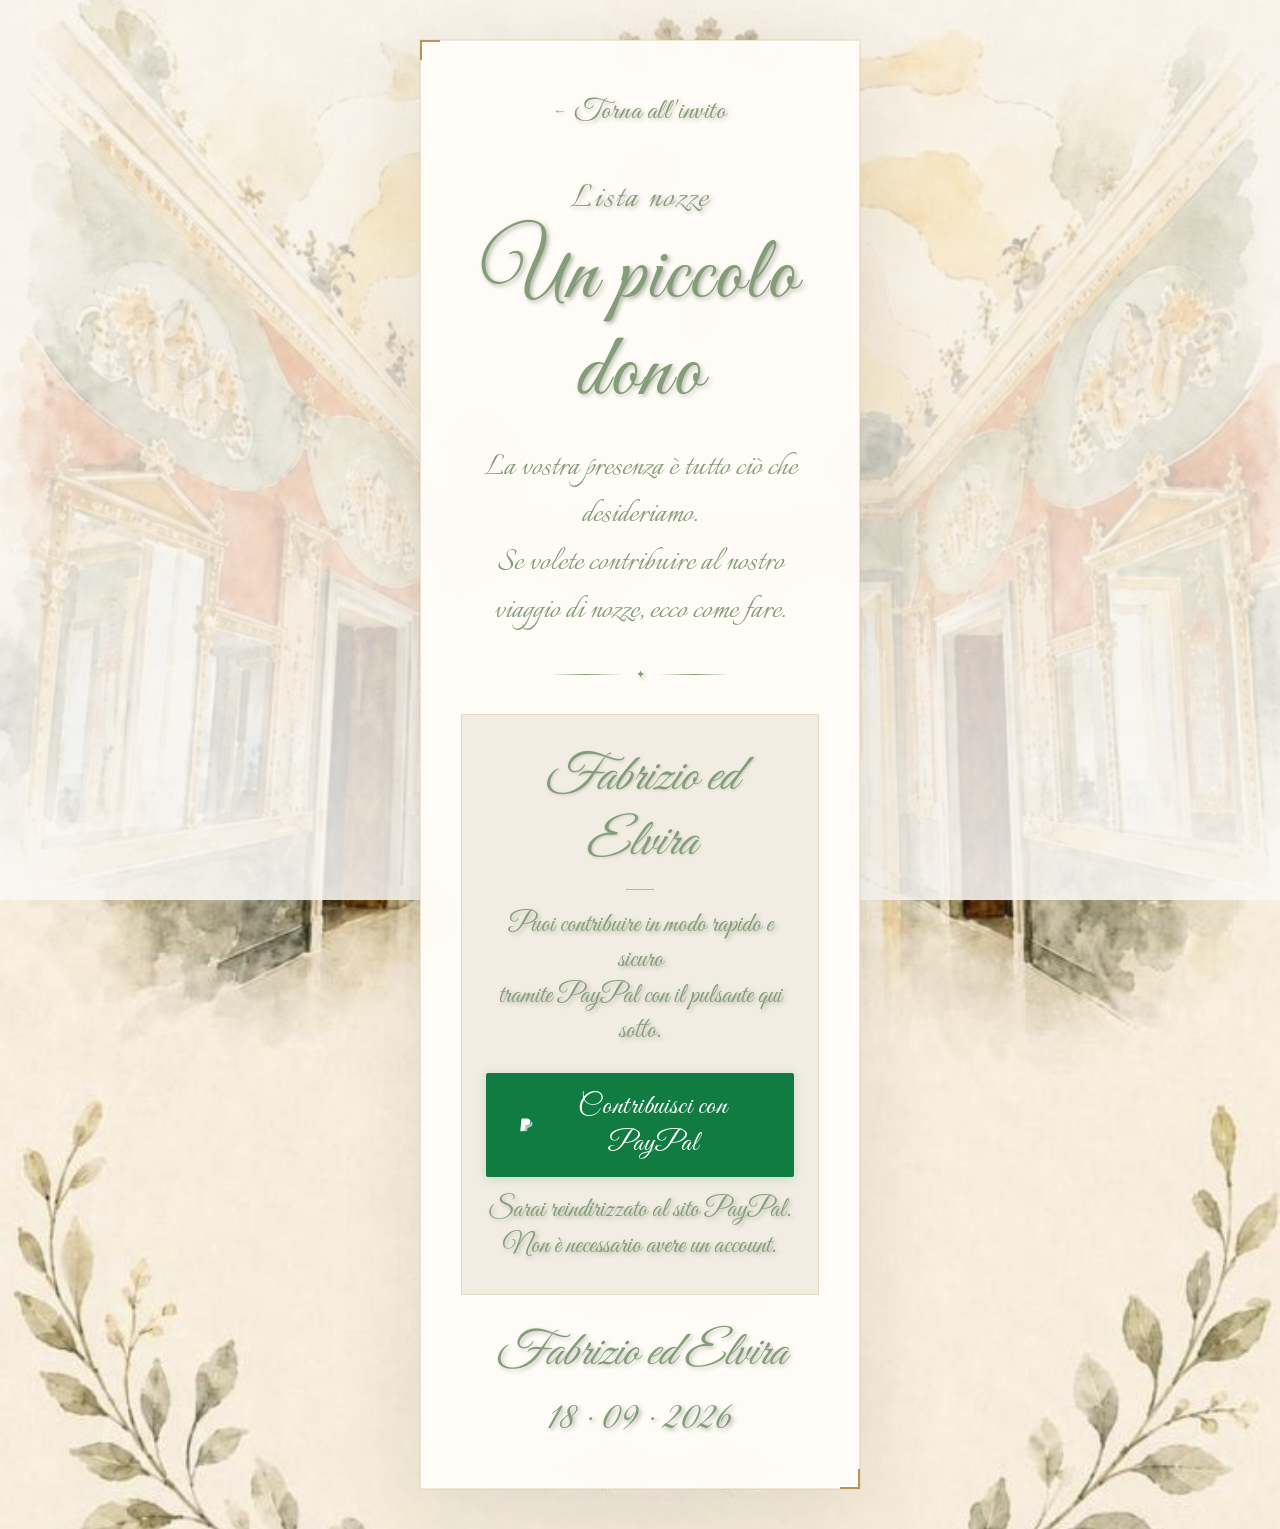
==== commit 2a73d047: "Add files via upload" ====
--- a/lista-nozze.html
+++ b/lista-nozze.html
@@ -31,7 +31,7 @@
 
     <div class="paypal-block">
       <!-- NOMI ORDINATI: FABRIZIO & ELVIRA -->
-      <div class="paypal-names">Fabrizio &amp; Elvira</div>
+      <div class="paypal-names">Fabrizio ed Elvira</div>
       <div class="paypal-rule"></div>
       <p class="paypal-caption">
         Puoi contribuire in modo rapido e sicuro<br>tramite PayPal con il pulsante qui sotto.
@@ -50,7 +50,7 @@
 
     <!-- FOOTER ORDINATO: FABRIZIO & ELVIRA -->
 <!-- Footer sdoppiato per essere identico alla index -->
-<div class="foot-names">Fabrizio &amp; Elvira</div>
+<h2 class="paypal-names">Fabrizio ed Elvira</h2>
 <div class="foot-date">18 · 09 · 2026</div>
 
   </div>
--- a/style.css
+++ b/style.css
@@ -1200,4 +1200,34 @@
 .hero-divider i, .div-line i {
   color: #849d79 !important;
   opacity: 1 !important;
+}
+/* FIX BACKGROUND MOBILE: SCORRIMENTO INFINITO E NITIDO */
+@media (max-width: 768px) {
+  body {
+    background-image: 
+      linear-gradient(rgba(250,248,244,0.55), rgba(250,248,244,0.88)),
+      url('Sfondo.png') !important;
+    
+    /* 1. Forza l'immagine a scorrere normalmente con la pagina */
+    background-attachment: scroll !important;
+    
+    /* 2. Imposta la larghezza dell'immagine pari al 100% dello schermo del telefono, 
+          ma lascia che l'altezza si calcoli da sola in automatico per non sgranarla */
+    background-size: 100% auto !important; 
+    
+    /* 3. Permette all'immagine di ripetersi verso il basso man mano che scrolli */
+    background-repeat: repeat-y !important;
+    background-position: center top !important;
+  }
+}
+/* ─── CAMBIO COLORE BOTTONE PAYPAL: VERDE SICURO ─── */
+
+.paypal-btn {
+  background: #107c41 !important; /* Verde istituzionale, solido e sicuro */
+  box-shadow: 0 2px 12px rgba(16, 124, 65, 0.2) !important;
+}
+
+.paypal-btn:hover {
+  background: #0b5b2f !important; /* Verde leggermente più scuro quando ci passi sopra con il mouse */
+  box-shadow: 0 6px 24px rgba(16, 124, 65, 0.35) !important;
 }
